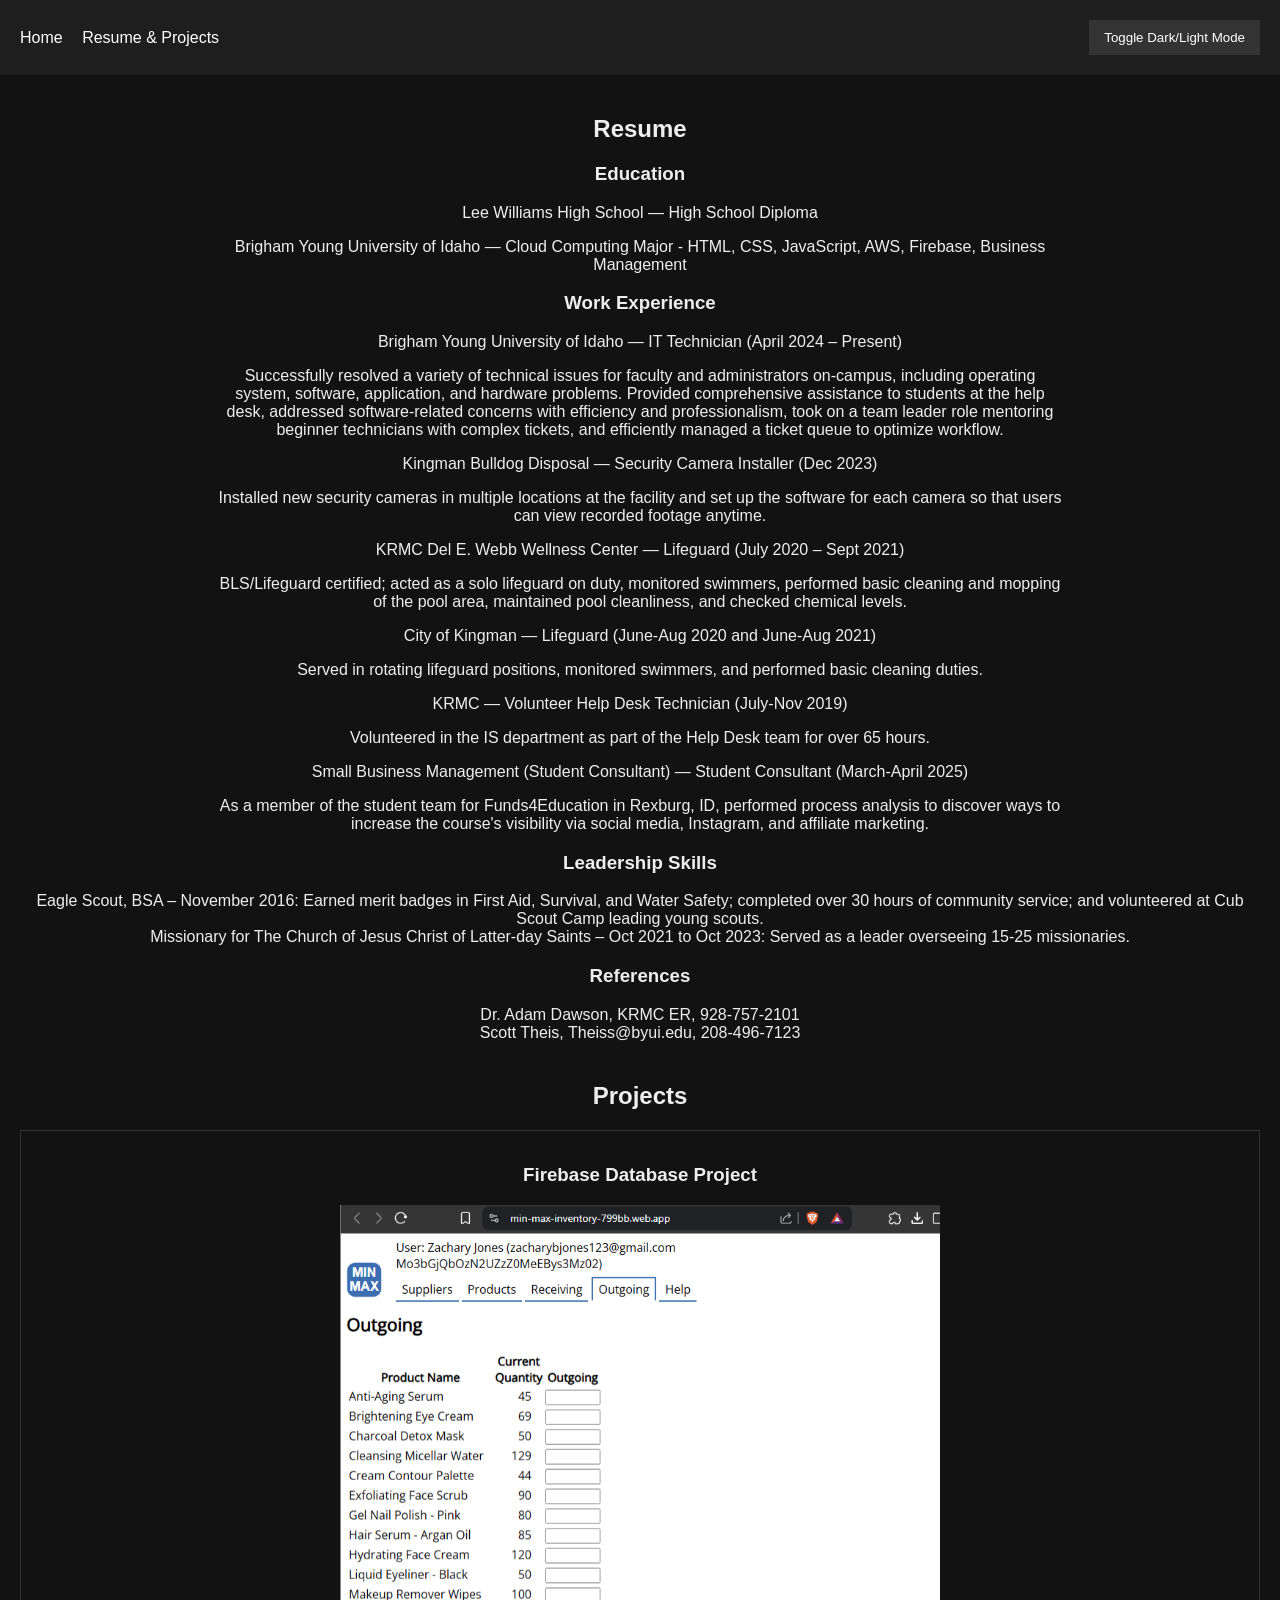
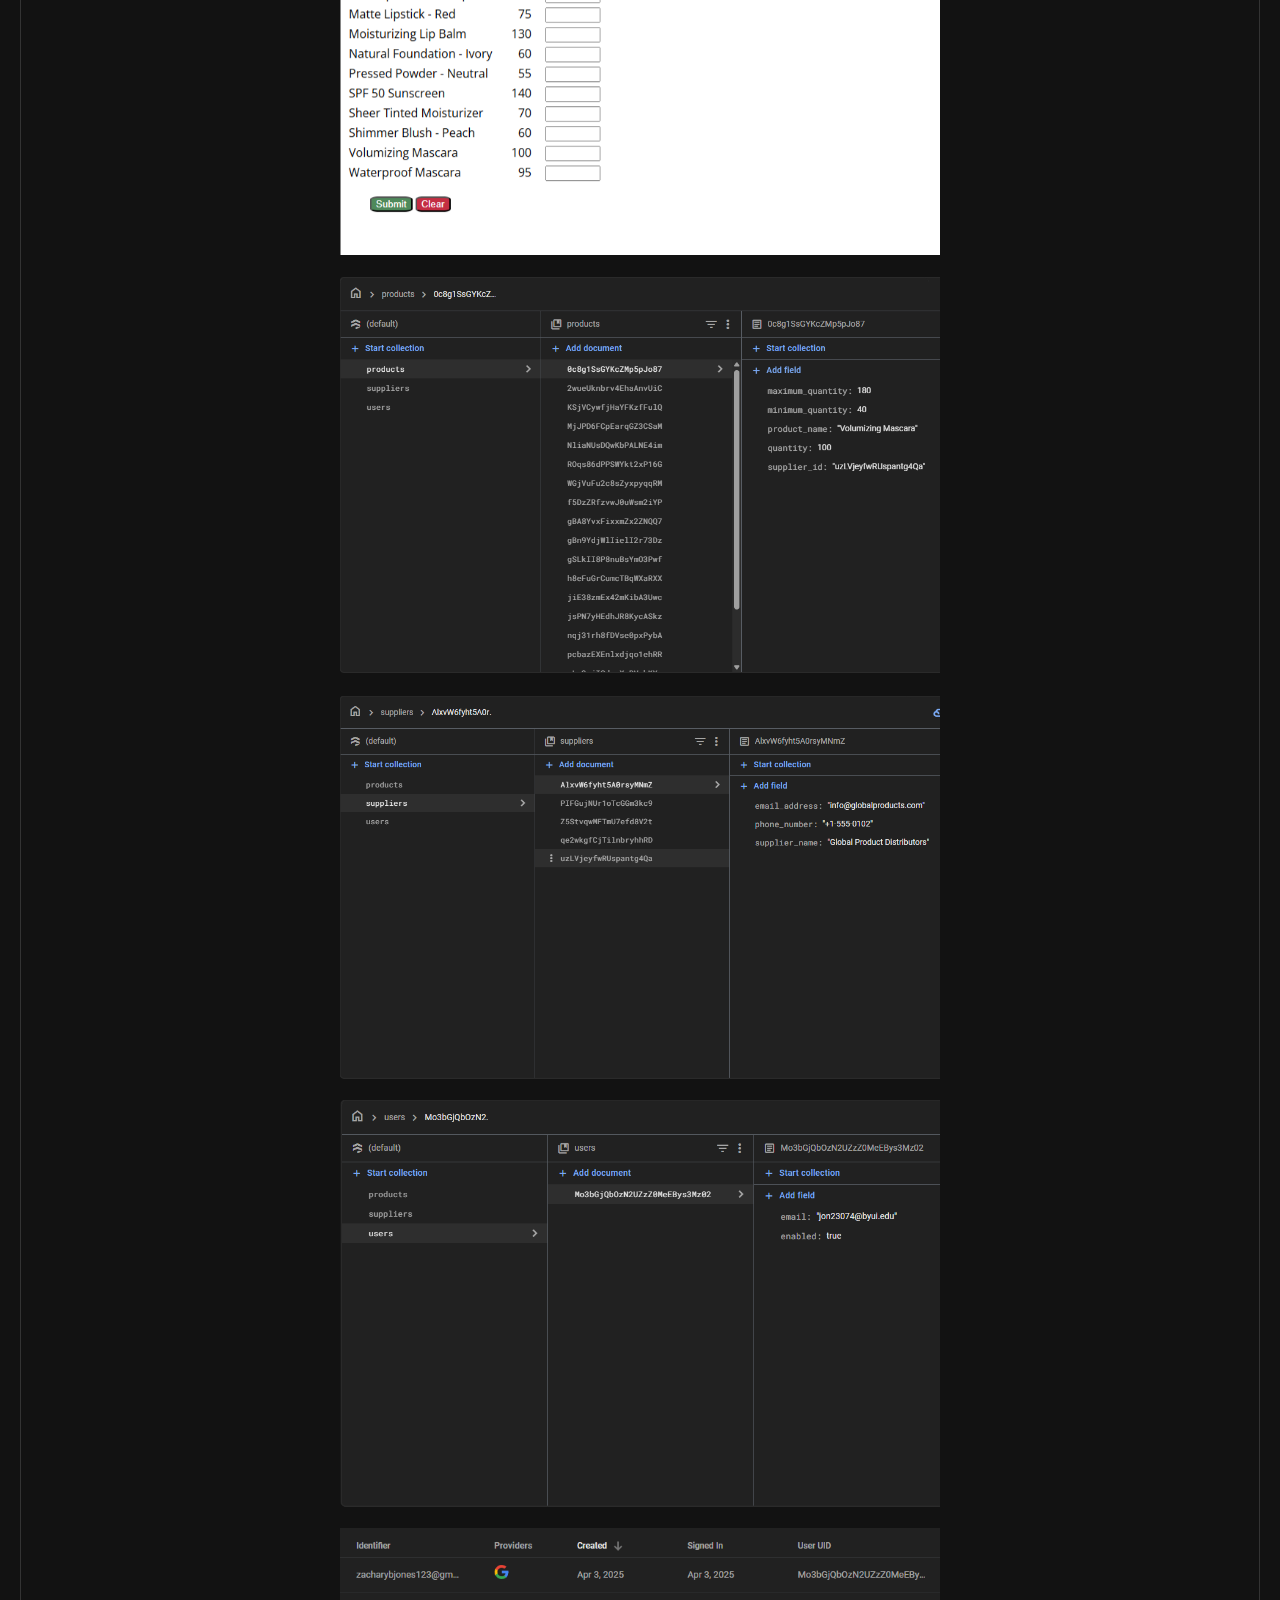
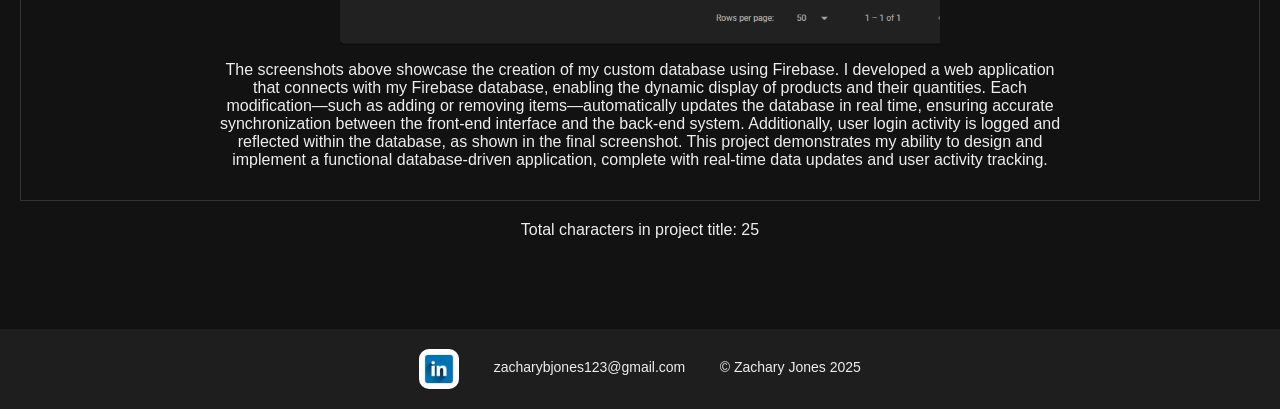
==== resume.html @ fa8e30fb "Created website to showcase my resume, projects and a little about me." ====
<!DOCTYPE html>
<html lang="en">
<head>
  <meta charset="UTF-8">
  <title>Resume &amp; Projects</title>
  <meta name="viewport" content="width=device-width, initial-scale=1">
  <meta name="description" content="A personal portfolio site showcasing my resume, projects, and accomplishments.">
  <meta name="author" content="Zachary Jones">
  
  <!-- Inline Critical CSS -->
  <style>
    /* Critical CSS for initial paint (above-the-fold) */
    body {
      font-family: Arial, sans-serif; 
      background-color: #121212;
      color: #eee;
      margin: 0;
      padding: 0;
      transition: background-color 0.3s ease, color 0.3s ease;
    }
    header {
      background: #1e1e1e;
      padding: 20px;
      display: flex;
      align-items: center;
      justify-content: space-between;
    }
    nav a {
      color: #fff;
      text-decoration: none;
      margin-right: 15px;
    }
    .container {
      padding: 20px;
    }
    h2, h3 { text-align: center; }
    /* (Add any other very-critical rules needed for your header, above-the-fold content, etc.) */
  </style>
  
  <!-- Load the full CSS asynchronously -->
  <link rel="preload" href="portfolio.css" as="style" onload="this.onload=null;this.rel='stylesheet'">
  <noscript>
    <link rel="stylesheet" href="portfolio.css">
  </noscript>
</head>
<body>
  <header>
    <nav>
      <a href="index.html">Home</a>
      <a href="resume.html">Resume &amp; Projects</a>
    </nav>
    <button class="toggle-button" id="darkModeToggle">Toggle Dark/Light Mode</button>
  </header>
  <main class="container">
    <!-- Your Resume Section -->
    <div class="section" id="resumeSection">
      <h2>Resume</h2>
      <div id="education">
        <h3>Education</h3>
        <!-- Dynamic education entries inserted here -->
      </div>
      <div id="work">
        <h3>Work Experience</h3>
        <!-- Dynamic work entries inserted here -->
      </div>
      <div id="leadership">
        <h3>Leadership Skills</h3>
        <!-- Dynamic leadership content inserted here -->
      </div>
      <div id="references">
        <h3>References</h3>
        <!-- Dynamic references list inserted here -->
      </div>
    </div>
    <!-- Projects Section placed at the end of the page -->
    <div class="section" id="projectsSection">
      <h2>Projects</h2>
      <!-- The Firebase project will be inserted here dynamically -->
    </div>
  </main>
  <footer>
    <div class="footer-item">
      <a href="https://www.linkedin.com/in/zachary-jones11/" target="_blank">
        <img src="linked-in.jpg" alt="LinkedIn Logo" />
      </a>
    </div>
    <div class="footer-item email">
      <div>zacharybjones123@gmail.com</div>
    </div>
    <div class="footer-item">
      &copy; Zachary Jones 2025
    </div>
  </footer>
  <!-- Defer JavaScript -->
  <script src="portfolio.js" defer></script>
</body>
</html>
---- portfolio.css ----
/* Base styles applied to both pages */
body {
  font-family: Arial, sans-serif;
  background-color: #121212;
  color: #eee;
  margin: 0;
  padding: 0;
  transition: background-color 0.3s ease, color 0.3s ease;
}

/* Header styling with flex layout: nav on left, toggle button on far right */
header {
  background: #1e1e1e;
  padding: 20px;
  display: flex;
  align-items: center;
  justify-content: space-between;
}

/* Navigation styling */
nav a {
  color: #fff;
  text-decoration: none;
  margin-right: 15px;
}
nav a:hover {
  color:aqua;
}

/* Container layout */
.container {
  padding: 20px;
}

/* Paragraph styling to prevent stretching to the screen's edges */
p {
  max-width: 850px;   /* Limits the paragraph width */
  margin-left: auto;  /* Centers horizontally */
  margin-right: auto; /* Centers horizontally */
  padding: 0 20px;    /* Adds some side spacing */
  text-align: center; /* Centers the text inside */
}

/* Center text for the home page only */
.home .container {
  text-align: center;
}

/* Profile picture styling */
.profile-pic {
  border-radius: 20%;
  width: 25%;
  height: 25%;
}

/* Dark/Light toggle button styling (now in header, so no top margin) */
.toggle-button {
  padding: 10px 15px;
  background-color: #333;
  color: #fff;
  border: none;
  cursor: pointer;
  margin: 0;
}

.section h2 {
  text-align: center;
}

/* Center all h3 headers inside the resume sections */
.section h3 {
  text-align: center;
}

/* Specifically center the leadership and references containers */
#leadership, #references {
  text-align: center;
}

/* Center the lists for leadership and references */
.center-list {
  list-style: none;
  padding: 0;
  margin: 0 auto;
  display: inline-block;
  text-align: center; /* List items remain left-aligned within the centered block */
}

/* Styling for the resume and projects page sections */
.section {
  margin-bottom: 40px;
}

.project {
  border: 1px solid #333;
  padding: 15px;
  margin-bottom: 20px;
}

.project img {
  max-width: 100%;
  height: auto;
}

/* Styles for the screenshots container */
.screenshots {
  display: flex;
  flex-wrap: wrap;
  gap: 20px;
  justify-content: center;
  margin-top: 10px;
}
.screenshots img {
  width: 100%;
  height: 100%;      /* Adjust percentage as needed */
  max-width: 600px; /* Ensures they don't grow too large on wide screens */
  height: auto;
}

/* Footer styling */
footer {
  background: #1e1e1e;
  padding: 20px;
  text-align: center;
  margin-top: 30px;
}

footer .footer-item {
  display: inline-block;
  margin: 0 15px;
  color: #eee;
  font-size: 14px;
}

footer .footer-item a {
  color: inherit;
  text-decoration: none;
}

footer img {
  vertical-align: middle;
  width: 40px;
  height: auto;
  border-radius: 25%;
}

/* Optional: style for email hyperlink */
.email a {
  text-decoration: underline;
}

/* Light mode override */
.light-mode {
  background-color: #f9f9f9;
  color: #333;
}

.light-mode header {
  background: #ddd;
}

.light-mode nav a {
  color: #333;
}
.light-mode nav a:hover {
  color:blue;
}


.light-mode .toggle-button {
  background-color: #ccc;
  color: #333;
}

.light-mode footer {
  background: #ddd;
}

.light-mode footer .footer-item {
  color: #333;
}

/* Mobile adjustments for devices with a max-width of 480px (e.g., iPhone) */
@media only screen and (max-width: 480px) {
  body {
    font-size: 16px;
    padding: 10px;
  }
  
  /* Header: Stack items vertically and center content on small screens */
  header {
    flex-direction: column;
    padding: 10px;
    align-items: center;
    justify-content: center;
  }
  
  nav a {
    margin-right: 10px;
    font-size: 14px;
  }
  
  .toggle-button {
    margin-top: 10px;
  }
  
  /* Reduce container padding */
  .container {
    padding: 10px;
    margin: 0 auto;
  }
  
  /* Adjust section headers for better readability */
  .section h2,
  .section h3 {
    font-size: 18px;
    text-align: center;
  }
  
  /* Adjust paragraphs */
  p {
    padding: 0 10px;
    font-size: 16px;
  }
  
  /* Enhance visibility of profile picture */
  .profile-pic {
    width: 50%;
    height: auto;
    display: block;
    margin: 0 auto;
  }
  
  /* Increase screenshot size for better visibility on small screens */
  .screenshots img {
    width: 100%;
    max-width: 350px;
    height: auto;
  }
  
  /* Footer: Reduce padding and adjust font-size */
  footer {
    padding: 10px;
    font-size: 14px;
  }
  
  footer .footer-item {
    margin: 0 10px;
  }
}
---- portfolio.css ----
/* Base styles applied to both pages */
body {
  font-family: Arial, sans-serif;
  background-color: #121212;
  color: #eee;
  margin: 0;
  padding: 0;
  transition: background-color 0.3s ease, color 0.3s ease;
}

/* Header styling with flex layout: nav on left, toggle button on far right */
header {
  background: #1e1e1e;
  padding: 20px;
  display: flex;
  align-items: center;
  justify-content: space-between;
}

/* Navigation styling */
nav a {
  color: #fff;
  text-decoration: none;
  margin-right: 15px;
}
nav a:hover {
  color:aqua;
}

/* Container layout */
.container {
  padding: 20px;
}

/* Paragraph styling to prevent stretching to the screen's edges */
p {
  max-width: 850px;   /* Limits the paragraph width */
  margin-left: auto;  /* Centers horizontally */
  margin-right: auto; /* Centers horizontally */
  padding: 0 20px;    /* Adds some side spacing */
  text-align: center; /* Centers the text inside */
}

/* Center text for the home page only */
.home .container {
  text-align: center;
}

/* Profile picture styling */
.profile-pic {
  border-radius: 20%;
  width: 25%;
  height: 25%;
}

/* Dark/Light toggle button styling (now in header, so no top margin) */
.toggle-button {
  padding: 10px 15px;
  background-color: #333;
  color: #fff;
  border: none;
  cursor: pointer;
  margin: 0;
}

.section h2 {
  text-align: center;
}

/* Center all h3 headers inside the resume sections */
.section h3 {
  text-align: center;
}

/* Specifically center the leadership and references containers */
#leadership, #references {
  text-align: center;
}

/* Center the lists for leadership and references */
.center-list {
  list-style: none;
  padding: 0;
  margin: 0 auto;
  display: inline-block;
  text-align: center; /* List items remain left-aligned within the centered block */
}

/* Styling for the resume and projects page sections */
.section {
  margin-bottom: 40px;
}

.project {
  border: 1px solid #333;
  padding: 15px;
  margin-bottom: 20px;
}

.project img {
  max-width: 100%;
  height: auto;
}

/* Styles for the screenshots container */
.screenshots {
  display: flex;
  flex-wrap: wrap;
  gap: 20px;
  justify-content: center;
  margin-top: 10px;
}
.screenshots img {
  width: 100%;
  height: 100%;      /* Adjust percentage as needed */
  max-width: 600px; /* Ensures they don't grow too large on wide screens */
  height: auto;
}

/* Footer styling */
footer {
  background: #1e1e1e;
  padding: 20px;
  text-align: center;
  margin-top: 30px;
}

footer .footer-item {
  display: inline-block;
  margin: 0 15px;
  color: #eee;
  font-size: 14px;
}

footer .footer-item a {
  color: inherit;
  text-decoration: none;
}

footer img {
  vertical-align: middle;
  width: 40px;
  height: auto;
  border-radius: 25%;
}

/* Optional: style for email hyperlink */
.email a {
  text-decoration: underline;
}

/* Light mode override */
.light-mode {
  background-color: #f9f9f9;
  color: #333;
}

.light-mode header {
  background: #ddd;
}

.light-mode nav a {
  color: #333;
}
.light-mode nav a:hover {
  color:blue;
}


.light-mode .toggle-button {
  background-color: #ccc;
  color: #333;
}

.light-mode footer {
  background: #ddd;
}

.light-mode footer .footer-item {
  color: #333;
}

/* Mobile adjustments for devices with a max-width of 480px (e.g., iPhone) */
@media only screen and (max-width: 480px) {
  body {
    font-size: 16px;
    padding: 10px;
  }
  
  /* Header: Stack items vertically and center content on small screens */
  header {
    flex-direction: column;
    padding: 10px;
    align-items: center;
    justify-content: center;
  }
  
  nav a {
    margin-right: 10px;
    font-size: 14px;
  }
  
  .toggle-button {
    margin-top: 10px;
  }
  
  /* Reduce container padding */
  .container {
    padding: 10px;
    margin: 0 auto;
  }
  
  /* Adjust section headers for better readability */
  .section h2,
  .section h3 {
    font-size: 18px;
    text-align: center;
  }
  
  /* Adjust paragraphs */
  p {
    padding: 0 10px;
    font-size: 16px;
  }
  
  /* Enhance visibility of profile picture */
  .profile-pic {
    width: 50%;
    height: auto;
    display: block;
    margin: 0 auto;
  }
  
  /* Increase screenshot size for better visibility on small screens */
  .screenshots img {
    width: 100%;
    max-width: 350px;
    height: auto;
  }
  
  /* Footer: Reduce padding and adjust font-size */
  footer {
    padding: 10px;
    font-size: 14px;
  }
  
  footer .footer-item {
    margin: 0 10px;
  }
}
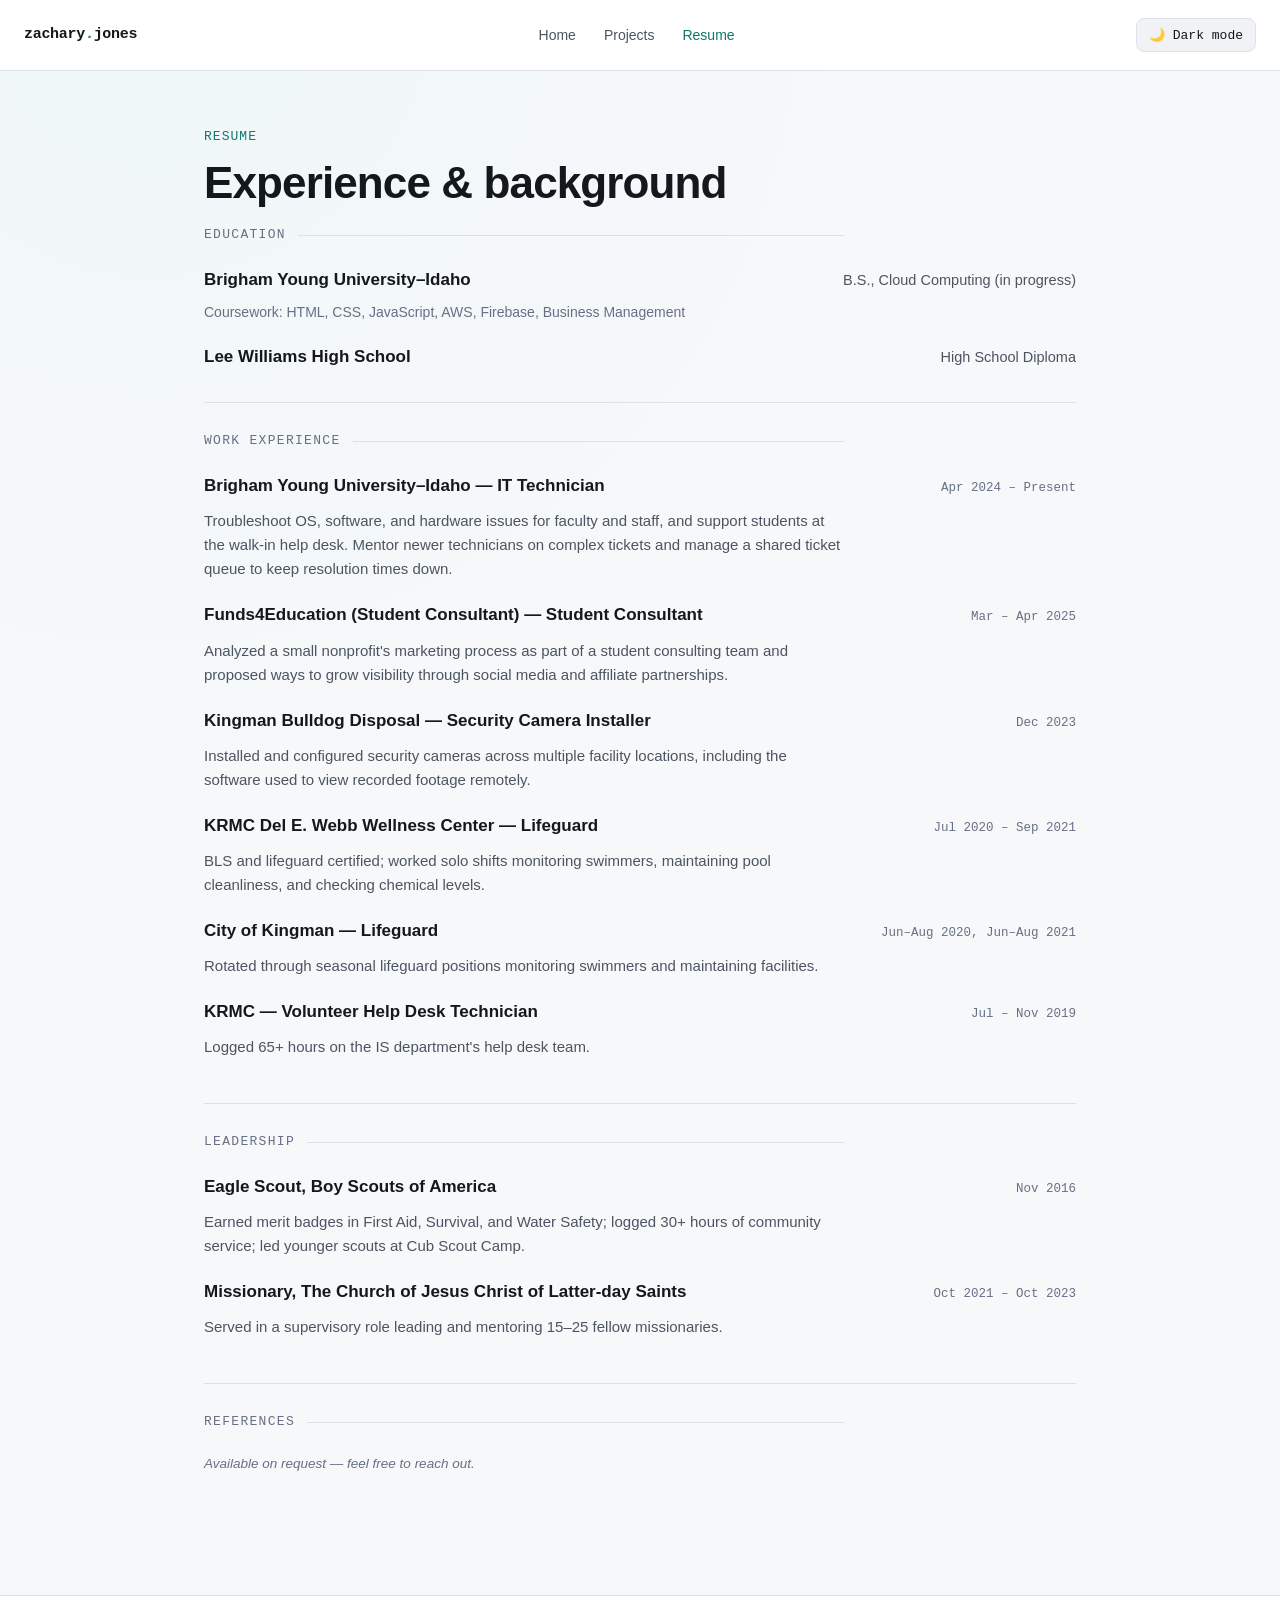
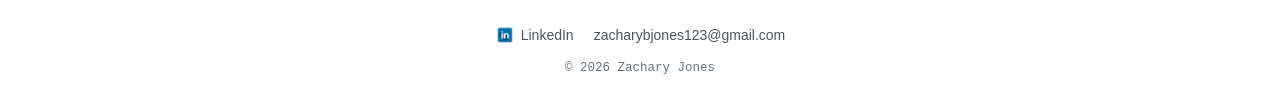
==== commit 63bf4d77: "Updates to personal website - Rebuild index.html, resume.html, portfolio.css, and portfolio.js with " ====
--- a/resume.html
+++ b/resume.html
@@ -2,96 +2,84 @@
 <html lang="en">
 <head>
   <meta charset="UTF-8">
-  <title>Resume &amp; Projects</title>
+  <title>Resume — Zachary Jones</title>
   <meta name="viewport" content="width=device-width, initial-scale=1">
-  <meta name="description" content="A personal portfolio site showcasing my resume, projects, and accomplishments.">
+  <meta name="description" content="Resume for Zachary Jones — education, work experience, and leadership.">
   <meta name="author" content="Zachary Jones">
-  
-  <!-- Inline Critical CSS -->
-  <style>
-    /* Critical CSS for initial paint (above-the-fold) */
-    body {
-      font-family: Arial, sans-serif; 
-      background-color: #121212;
-      color: #eee;
-      margin: 0;
-      padding: 0;
-      transition: background-color 0.3s ease, color 0.3s ease;
-    }
-    header {
-      background: #1e1e1e;
-      padding: 20px;
-      display: flex;
-      align-items: center;
-      justify-content: space-between;
-    }
-    nav a {
-      color: #fff;
-      text-decoration: none;
-      margin-right: 15px;
-    }
-    .container {
-      padding: 20px;
-    }
-    h2, h3 { text-align: center; }
-    /* (Add any other very-critical rules needed for your header, above-the-fold content, etc.) */
-  </style>
-  
-  <!-- Load the full CSS asynchronously -->
-  <link rel="preload" href="portfolio.css" as="style" onload="this.onload=null;this.rel='stylesheet'">
-  <noscript>
-    <link rel="stylesheet" href="portfolio.css">
-  </noscript>
+  <meta name="theme-color" content="#0b0e11">
+  <link rel="icon" href="favicon.ico">
+  <script>
+    (function () {
+      try {
+        var stored = localStorage.getItem("theme");
+        var light = stored ? stored === "light" : window.matchMedia("(prefers-color-scheme: light)").matches;
+        if (light) document.documentElement.classList.add("light-mode");
+      } catch (e) {}
+    })();
+  </script>
+  <link rel="stylesheet" href="portfolio.css">
 </head>
 <body>
-  <header>
-    <nav>
-      <a href="index.html">Home</a>
-      <a href="resume.html">Resume &amp; Projects</a>
-    </nav>
-    <button class="toggle-button" id="darkModeToggle">Toggle Dark/Light Mode</button>
-  </header>
-  <main class="container">
-    <!-- Your Resume Section -->
-    <div class="section" id="resumeSection">
-      <h2>Resume</h2>
-      <div id="education">
-        <h3>Education</h3>
-        <!-- Dynamic education entries inserted here -->
+  <a class="skip-link" href="#main">Skip to content</a>
+  <div class="wrapper">
+    <header class="site-header">
+      <a class="brand" href="index.html">zachary<span>.</span>jones</a>
+      <input type="checkbox" id="navToggle" class="nav-toggle">
+      <label for="navToggle" class="nav-toggle-label" aria-label="Toggle navigation menu">
+        <svg width="20" height="20" viewBox="0 0 20 20" fill="none" stroke-width="2" stroke-linecap="round">
+          <line x1="2" y1="5" x2="18" y2="5"></line>
+          <line x1="2" y1="10" x2="18" y2="10"></line>
+          <line x1="2" y1="15" x2="18" y2="15"></line>
+        </svg>
+      </label>
+      <nav class="site-nav" aria-label="Primary">
+        <a href="index.html">Home</a>
+        <a href="projects.html">Projects</a>
+        <a href="resume.html" aria-current="page">Resume</a>
+      </nav>
+      <div class="header-actions">
+        <button class="toggle-button" id="darkModeToggle" aria-pressed="false">☀️ Light mode</button>
       </div>
-      <div id="work">
-        <h3>Work Experience</h3>
-        <!-- Dynamic work entries inserted here -->
+    </header>
+
+    <main id="main">
+      <div class="container" id="resumeSection">
+        <p class="eyebrow">Resume</p>
+        <h1>Experience &amp; background</h1>
+
+        <section class="resume-block" aria-labelledby="education-heading">
+          <p class="section-title" id="education-heading">Education</p>
+          <div id="education"></div>
+        </section>
+
+        <section class="resume-block" aria-labelledby="work-heading">
+          <p class="section-title" id="work-heading">Work Experience</p>
+          <div id="work"></div>
+        </section>
+
+        <section class="resume-block" aria-labelledby="leadership-heading">
+          <p class="section-title" id="leadership-heading">Leadership</p>
+          <div id="leadership"></div>
+        </section>
+
+        <section aria-labelledby="references-heading">
+          <p class="section-title" id="references-heading">References</p>
+          <p class="note">Available on request — feel free to reach out.</p>
+        </section>
       </div>
-      <div id="leadership">
-        <h3>Leadership Skills</h3>
-        <!-- Dynamic leadership content inserted here -->
+    </main>
+
+    <footer>
+      <div class="footer-links">
+        <a href="https://www.linkedin.com/in/zachary-jones11/" target="_blank" rel="noopener noreferrer">
+          <img class="footer-icon" src="linked-in.jpg" alt="" />
+          LinkedIn
+        </a>
+        <a id="contactEmail" href="#">Loading…</a>
       </div>
-      <div id="references">
-        <h3>References</h3>
-        <!-- Dynamic references list inserted here -->
-      </div>
-    </div>
-    <!-- Projects Section placed at the end of the page -->
-    <div class="section" id="projectsSection">
-      <h2>Projects</h2>
-      <!-- The Firebase project will be inserted here dynamically -->
-    </div>
-  </main>
-  <footer>
-    <div class="footer-item">
-      <a href="https://www.linkedin.com/in/zachary-jones11/" target="_blank">
-        <img src="linked-in.jpg" alt="LinkedIn Logo" />
-      </a>
-    </div>
-    <div class="footer-item email">
-      <div>zacharybjones123@gmail.com</div>
-    </div>
-    <div class="footer-item">
-      &copy; Zachary Jones 2025
-    </div>
-  </footer>
-  <!-- Defer JavaScript -->
+      <div class="footer-copy">&copy; 2026 Zachary Jones</div>
+    </footer>
+  </div>
   <script src="portfolio.js" defer></script>
 </body>
 </html>
--- a/portfolio.css
+++ b/portfolio.css
@@ -1,250 +1,717 @@
-/* Base styles applied to both pages */
+/* ==========================================================================
+   Zachary Jones — Portfolio
+   Design tokens + base styles first, components after, mobile last.
+   ========================================================================== */
+
+:root {
+  --bg: #0b0e11;
+  --bg-elev: #12161b;
+  --bg-elev-2: #171c22;
+  --border: #232a32;
+  --text: #e7edf2;
+  --text-dim: #8f9aa6;
+  --text-faint: #838f9b;
+  --accent: #5eead4;
+  --accent-dim: #2f7a6d;
+  --accent-ink: #06201c;
+  --status-live: #86efac;
+  --status-live-bg: rgba(134, 239, 172, 0.1);
+  --status-progress: #fbbf24;
+  --status-progress-bg: rgba(251, 191, 36, 0.1);
+  --radius: 10px;
+  --radius-lg: 16px;
+  --font-sans: -apple-system, BlinkMacSystemFont, "Segoe UI", Roboto, Helvetica, Arial, sans-serif;
+  --font-mono: ui-monospace, SFMono-Regular, "SF Mono", Menlo, Consolas, monospace;
+  --shadow-card: 0 1px 0 rgba(255, 255, 255, 0.02) inset, 0 8px 24px rgba(0, 0, 0, 0.28);
+  --max-width: 920px;
+  color-scheme: dark;
+}
+
+/* Light mode overrides */
+.light-mode {
+  --bg: #f7f8fa;
+  --bg-elev: #ffffff;
+  --bg-elev-2: #f0f2f5;
+  --border: #dde2e7;
+  --text: #14181d;
+  --text-dim: #4b5561;
+  --text-faint: #667085;
+  --accent: #0f766e;
+  --accent-dim: #0f766e;
+  --accent-ink: #ffffff;
+  --status-live: #15803d;
+  --status-live-bg: rgba(21, 128, 61, 0.08);
+  --status-progress: #b45309;
+  --status-progress-bg: rgba(180, 83, 9, 0.1);
+  --shadow-card: 0 1px 0 rgba(255, 255, 255, 0.6) inset, 0 8px 20px rgba(20, 24, 29, 0.06);
+  color-scheme: light;
+}
+
+* {
+  box-sizing: border-box;
+}
+
+html {
+  scroll-behavior: smooth;
+}
+
 body {
-  font-family: Arial, sans-serif;
-  background-color: #121212;
-  color: #eee;
   margin: 0;
   padding: 0;
-  transition: background-color 0.3s ease, color 0.3s ease;
-}
-
-/* Header styling with flex layout: nav on left, toggle button on far right */
-header {
-  background: #1e1e1e;
-  padding: 20px;
+  font-family: var(--font-sans);
+  background:
+    radial-gradient(circle at 12% 0%, rgba(94, 234, 212, 0.05), transparent 40%),
+    var(--bg);
+  color: var(--text);
+  line-height: 1.6;
+  transition: background-color 0.2s ease, color 0.2s ease;
+  -webkit-font-smoothing: antialiased;
+}
+
+.wrapper {
+  min-height: 100vh;
+  display: flex;
+  flex-direction: column;
+}
+
+a {
+  color: var(--accent);
+}
+
+.visually-hidden {
+  position: absolute;
+  width: 1px;
+  height: 1px;
+  overflow: hidden;
+  clip: rect(0 0 0 0);
+  white-space: nowrap;
+}
+
+.skip-link {
+  position: absolute;
+  left: 12px;
+  top: -48px;
+  background: var(--accent);
+  color: var(--accent-ink);
+  padding: 10px 14px;
+  border-radius: var(--radius);
+  font-weight: 600;
+  text-decoration: none;
+  transition: top 0.15s ease;
+  z-index: 100;
+}
+.skip-link:focus {
+  top: 12px;
+}
+
+/* ---------- Header / nav ---------- */
+header.site-header {
+  background: var(--bg-elev);
+  border-bottom: 1px solid var(--border);
+  padding: 16px 24px;
   display: flex;
   align-items: center;
   justify-content: space-between;
-}
-
-/* Navigation styling */
-nav a {
+  position: sticky;
+  top: 0;
+  z-index: 10;
+  backdrop-filter: saturate(140%) blur(8px);
+}
+
+.brand {
+  font-family: var(--font-mono);
+  font-weight: 600;
+  font-size: 15px;
+  color: var(--text);
+  text-decoration: none;
+  letter-spacing: -0.02em;
+}
+.brand span {
+  color: var(--accent);
+}
+
+nav.site-nav {
+  display: flex;
+  align-items: center;
+  gap: 4px;
+}
+
+nav.site-nav a {
+  color: var(--text-dim);
+  text-decoration: none;
+  font-size: 14px;
+  font-weight: 500;
+  padding: 8px 12px;
+  border-radius: 8px;
+  transition: color 0.15s ease, background-color 0.15s ease;
+}
+nav.site-nav a:hover {
+  color: var(--text);
+  background: var(--bg-elev-2);
+}
+nav.site-nav a[aria-current="page"] {
+  color: var(--accent);
+}
+
+.header-actions {
+  display: flex;
+  align-items: center;
+  gap: 8px;
+}
+
+.toggle-button {
+  padding: 8px 12px;
+  background: var(--bg-elev-2);
+  color: var(--text);
+  border: 1px solid var(--border);
+  border-radius: 8px;
+  cursor: pointer;
+  font-size: 13px;
+  font-family: var(--font-mono);
+  display: inline-flex;
+  align-items: center;
+  gap: 6px;
+  transition: border-color 0.15s ease;
+}
+.toggle-button:hover {
+  border-color: var(--accent-dim);
+}
+
+/* Mobile nav toggle (hidden checkbox trick) */
+.nav-toggle {
+  display: none;
+}
+.nav-toggle-label {
+  display: none;
+  cursor: pointer;
+  padding: 8px;
+  border-radius: 8px;
+  border: 1px solid var(--border);
+  background: var(--bg-elev-2);
+}
+.nav-toggle-label svg {
+  display: block;
+  stroke: var(--text);
+}
+
+/* ---------- Main content ---------- */
+main {
+  flex: 1;
+}
+
+.container {
+  max-width: var(--max-width);
+  margin: 0 auto;
+  padding: 56px 24px 24px;
+}
+
+.eyebrow {
+  font-family: var(--font-mono);
+  font-size: 13px;
+  color: var(--accent);
+  text-transform: uppercase;
+  letter-spacing: 0.08em;
+  margin: 0 0 10px;
+}
+
+h1 {
+  font-size: clamp(32px, 5vw, 44px);
+  line-height: 1.15;
+  margin: 0 0 16px;
+  letter-spacing: -0.02em;
+}
+
+h2 {
+  font-size: 22px;
+  margin: 0 0 4px;
+  letter-spacing: -0.01em;
+}
+
+h3 {
+  font-size: 17px;
+  margin: 0 0 4px;
+}
+
+.section-title {
+  font-size: 13px;
+  font-family: var(--font-mono);
+  color: var(--text-faint);
+  text-transform: uppercase;
+  letter-spacing: 0.1em;
+  margin: 0 0 20px;
+  display: flex;
+  align-items: center;
+  gap: 12px;
+}
+.section-title::after {
+  content: "";
+  flex: 1;
+  height: 1px;
+  background: var(--border);
+}
+
+p {
+  max-width: 640px;
+  margin: 0 0 16px;
+  color: var(--text-dim);
+}
+
+.lede {
+  font-size: 17px;
+  color: var(--text);
+  max-width: 640px;
+}
+
+section {
+  margin-bottom: 56px;
+}
+
+/* ---------- Home hero ---------- */
+.hero {
+  display: grid;
+  grid-template-columns: auto 1fr;
+  gap: 32px;
+  align-items: center;
+  margin-bottom: 48px;
+}
+
+.profile-pic {
+  width: 160px;
+  height: 160px;
+  border-radius: 22px;
+  object-fit: cover;
+  border: 1px solid var(--border);
+  box-shadow: var(--shadow-card);
+}
+
+.hero-text p {
+  max-width: 560px;
+}
+
+.cta-row {
+  display: flex;
+  gap: 12px;
+  margin-top: 20px;
+  flex-wrap: wrap;
+}
+
+.btn {
+  display: inline-flex;
+  align-items: center;
+  gap: 6px;
+  padding: 10px 18px;
+  border-radius: 8px;
+  text-decoration: none;
+  font-size: 14px;
+  font-weight: 600;
+  border: 1px solid transparent;
+  transition: transform 0.12s ease, border-color 0.12s ease, background-color 0.12s ease;
+}
+.btn:hover {
+  transform: translateY(-1px);
+}
+.btn-primary {
+  background: var(--accent);
+  color: var(--accent-ink);
+}
+.btn-primary:hover {
+  background: var(--accent);
+  filter: brightness(1.06);
+}
+.btn-secondary {
+  background: transparent;
+  color: var(--text);
+  border-color: var(--border);
+}
+.btn-secondary:hover {
+  border-color: var(--accent-dim);
+  color: var(--accent);
+}
+
+/* ---------- About text ---------- */
+.about p {
+  max-width: 680px;
+}
+
+/* ---------- Skills ---------- */
+.skills-grid {
+  display: grid;
+  grid-template-columns: repeat(auto-fit, minmax(220px, 1fr));
+  gap: 16px;
+}
+
+.skill-card {
+  background: var(--bg-elev);
+  border: 1px solid var(--border);
+  border-radius: var(--radius-lg);
+  padding: 18px 20px;
+}
+
+.skill-card h3 {
+  font-family: var(--font-mono);
+  font-size: 13px;
+  color: var(--text-faint);
+  text-transform: uppercase;
+  letter-spacing: 0.06em;
+  margin-bottom: 12px;
+}
+
+.chip-row {
+  display: flex;
+  flex-wrap: wrap;
+  gap: 8px;
+}
+
+.chip {
+  font-family: var(--font-mono);
+  font-size: 12.5px;
+  padding: 5px 10px;
+  background: var(--bg-elev-2);
+  border: 1px solid var(--border);
+  border-radius: 6px;
+  color: var(--text);
+}
+
+/* ---------- Projects ---------- */
+.projects-grid {
+  display: grid;
+  gap: 20px;
+}
+
+.project-card {
+  background: var(--bg-elev);
+  border: 1px solid var(--border);
+  border-radius: var(--radius-lg);
+  padding: 24px;
+  box-shadow: var(--shadow-card);
+}
+
+.project-head {
+  display: flex;
+  align-items: flex-start;
+  justify-content: space-between;
+  gap: 16px;
+  flex-wrap: wrap;
+  margin-bottom: 6px;
+}
+
+.project-title-row {
+  display: flex;
+  align-items: center;
+  gap: 12px;
+}
+
+.project-icon {
+  width: 44px;
+  height: 44px;
+  border-radius: 10px;
+  object-fit: cover;
+  border: 1px solid var(--border);
+  flex-shrink: 0;
+}
+
+.project-title-row h3 {
+  font-size: 19px;
+  margin: 0;
+}
+
+.status-badge {
+  font-family: var(--font-mono);
+  font-size: 11.5px;
+  padding: 4px 9px;
+  border-radius: 999px;
+  text-transform: uppercase;
+  letter-spacing: 0.05em;
+  white-space: nowrap;
+  font-weight: 600;
+}
+.status-live {
+  color: var(--status-live);
+  background: var(--status-live-bg);
+}
+.status-progress {
+  color: var(--status-progress);
+  background: var(--status-progress-bg);
+}
+
+.project-card p {
+  max-width: 100%;
+  margin-top: 10px;
+}
+
+.project-links {
+  display: flex;
+  gap: 14px;
+  margin-top: 14px;
+  flex-wrap: wrap;
+}
+
+.project-links a {
+  font-size: 13.5px;
+  font-weight: 600;
+  text-decoration: none;
+  display: inline-flex;
+  align-items: center;
+  gap: 5px;
+}
+.project-links a:hover {
+  text-decoration: underline;
+}
+
+.tag-row {
+  display: flex;
+  flex-wrap: wrap;
+  gap: 6px;
+  margin-top: 14px;
+}
+.tag-row .chip {
+  font-size: 11.5px;
+  padding: 3px 8px;
+}
+
+.screenshots {
+  display: flex;
+  flex-wrap: wrap;
+  gap: 14px;
+  margin-top: 18px;
+}
+.screenshots img {
+  width: 130px;
+  height: auto;
+  border-radius: 10px;
+  border: 1px solid var(--border);
+  cursor: zoom-in;
+  transition: border-color 0.15s ease;
+}
+.screenshots img:hover {
+  border-color: var(--accent-dim);
+}
+
+/* Lightbox */
+.lightbox {
+  position: fixed;
+  inset: 0;
+  background: rgba(4, 6, 8, 0.86);
+  display: none;
+  align-items: center;
+  justify-content: center;
+  z-index: 200;
+  padding: 32px;
+}
+.lightbox.open {
+  display: flex;
+}
+.lightbox img {
+  max-width: min(90vw, 480px);
+  max-height: 86vh;
+  border-radius: 14px;
+  box-shadow: 0 20px 60px rgba(0, 0, 0, 0.5);
+}
+.lightbox-close {
+  position: absolute;
+  top: 20px;
+  right: 24px;
+  background: none;
+  border: none;
   color: #fff;
-  text-decoration: none;
-  margin-right: 15px;
-}
-nav a:hover {
-  color:aqua;
-}
-
-/* Container layout */
-.container {
-  padding: 20px;
-}
-
-/* Paragraph styling to prevent stretching to the screen's edges */
-p {
-  max-width: 850px;   /* Limits the paragraph width */
-  margin-left: auto;  /* Centers horizontally */
-  margin-right: auto; /* Centers horizontally */
-  padding: 0 20px;    /* Adds some side spacing */
-  text-align: center; /* Centers the text inside */
-}
-
-/* Center text for the home page only */
-.home .container {
-  text-align: center;
-}
-
-/* Profile picture styling */
-.profile-pic {
-  border-radius: 20%;
-  width: 25%;
-  height: 25%;
-}
-
-/* Dark/Light toggle button styling (now in header, so no top margin) */
-.toggle-button {
-  padding: 10px 15px;
-  background-color: #333;
-  color: #fff;
-  border: none;
+  font-size: 28px;
   cursor: pointer;
-  margin: 0;
-}
-
-.section h2 {
-  text-align: center;
-}
-
-/* Center all h3 headers inside the resume sections */
-.section h3 {
-  text-align: center;
-}
-
-/* Specifically center the leadership and references containers */
-#leadership, #references {
-  text-align: center;
-}
-
-/* Center the lists for leadership and references */
-.center-list {
+  line-height: 1;
+  padding: 8px;
+}
+
+/* ---------- Resume ---------- */
+.resume-block {
+  margin-bottom: 28px;
+  padding-bottom: 28px;
+  border-bottom: 1px solid var(--border);
+}
+.resume-block:last-child {
+  border-bottom: none;
+}
+
+.resume-entry {
+  margin-bottom: 20px;
+}
+.resume-entry:last-child {
+  margin-bottom: 0;
+}
+
+.resume-entry-head {
+  display: flex;
+  justify-content: space-between;
+  align-items: baseline;
+  gap: 12px;
+  flex-wrap: wrap;
+}
+
+.resume-entry-head h3 {
+  color: var(--text);
+}
+
+.resume-role {
+  color: var(--text-dim);
+  font-size: 14.5px;
+}
+
+.resume-duration {
+  font-family: var(--font-mono);
+  font-size: 12.5px;
+  color: var(--text-faint);
+  white-space: nowrap;
+}
+
+.resume-desc {
+  margin-top: 6px;
+  font-size: 15px;
+}
+
+.resume-details {
+  font-size: 14px;
+  color: var(--text-faint);
+  margin-top: 4px;
+}
+
+ul.plain-list {
   list-style: none;
   padding: 0;
-  margin: 0 auto;
-  display: inline-block;
-  text-align: center; /* List items remain left-aligned within the centered block */
-}
-
-/* Styling for the resume and projects page sections */
-.section {
-  margin-bottom: 40px;
-}
-
-.project {
-  border: 1px solid #333;
-  padding: 15px;
-  margin-bottom: 20px;
-}
-
-.project img {
-  max-width: 100%;
-  height: auto;
-}
-
-/* Styles for the screenshots container */
-.screenshots {
-  display: flex;
+  margin: 0;
+}
+ul.plain-list li {
+  color: var(--text-dim);
+  padding: 8px 0;
+  border-bottom: 1px solid var(--border);
+  font-size: 14.5px;
+}
+ul.plain-list li:last-child {
+  border-bottom: none;
+}
+ul.plain-list li::before {
+  content: "› ";
+  color: var(--accent);
+  font-family: var(--font-mono);
+}
+
+.note {
+  font-size: 13.5px;
+  color: var(--text-faint);
+  font-style: italic;
+}
+
+/* ---------- Footer ---------- */
+footer {
+  background: var(--bg-elev);
+  border-top: 1px solid var(--border);
+  padding: 28px 24px;
+  text-align: center;
+  margin-top: 40px;
+}
+
+.footer-links {
+  display: flex;
+  justify-content: center;
+  align-items: center;
+  gap: 20px;
   flex-wrap: wrap;
-  gap: 20px;
-  justify-content: center;
-  margin-top: 10px;
-}
-.screenshots img {
-  width: 100%;
-  height: 100%;      /* Adjust percentage as needed */
-  max-width: 600px; /* Ensures they don't grow too large on wide screens */
-  height: auto;
-}
-
-/* Footer styling */
-footer {
-  background: #1e1e1e;
-  padding: 20px;
-  text-align: center;
-  margin-top: 30px;
-}
-
-footer .footer-item {
-  display: inline-block;
-  margin: 0 15px;
-  color: #eee;
+  margin-bottom: 12px;
+}
+
+.footer-links a {
+  color: var(--text-dim);
+  text-decoration: none;
   font-size: 14px;
-}
-
-footer .footer-item a {
-  color: inherit;
-  text-decoration: none;
-}
-
-footer img {
+  display: inline-flex;
+  align-items: center;
+  gap: 6px;
+}
+.footer-links a:hover {
+  color: var(--accent);
+}
+
+footer img.footer-icon {
+  width: 20px;
+  height: 20px;
+  border-radius: 4px;
   vertical-align: middle;
-  width: 40px;
-  height: auto;
-  border-radius: 25%;
-}
-
-/* Optional: style for email hyperlink */
-.email a {
-  text-decoration: underline;
-}
-
-/* Light mode override */
-.light-mode {
-  background-color: #f9f9f9;
-  color: #333;
-}
-
-.light-mode header {
-  background: #ddd;
-}
-
-.light-mode nav a {
-  color: #333;
-}
-.light-mode nav a:hover {
-  color:blue;
-}
-
-
-.light-mode .toggle-button {
-  background-color: #ccc;
-  color: #333;
-}
-
-.light-mode footer {
-  background: #ddd;
-}
-
-.light-mode footer .footer-item {
-  color: #333;
-}
-
-/* Mobile adjustments for devices with a max-width of 480px (e.g., iPhone) */
-@media only screen and (max-width: 480px) {
-  body {
-    font-size: 16px;
-    padding: 10px;
-  }
-  
-  /* Header: Stack items vertically and center content on small screens */
-  header {
+}
+
+.footer-copy {
+  font-size: 12.5px;
+  color: var(--text-faint);
+  font-family: var(--font-mono);
+}
+
+/* ---------- Focus states (a11y) ---------- */
+a:focus-visible,
+button:focus-visible,
+.nav-toggle-label:focus-visible {
+  outline: 2px solid var(--accent);
+  outline-offset: 2px;
+  border-radius: 4px;
+}
+
+/* ---------- Mobile ---------- */
+@media only screen and (max-width: 640px) {
+  header.site-header {
+    padding: 14px 16px;
+  }
+
+  .nav-toggle-label {
+    display: inline-flex;
+  }
+
+  nav.site-nav {
+    position: absolute;
+    top: 100%;
+    left: 0;
+    right: 0;
+    background: var(--bg-elev);
+    border-bottom: 1px solid var(--border);
     flex-direction: column;
-    padding: 10px;
-    align-items: center;
+    align-items: stretch;
+    padding: 8px 16px 16px;
+    gap: 2px;
+    display: none;
+  }
+  nav.site-nav a {
+    padding: 12px;
+  }
+  .nav-toggle:checked ~ nav.site-nav {
+    display: flex;
+  }
+
+  .container {
+    padding: 40px 18px 18px;
+  }
+
+  .hero {
+    grid-template-columns: 1fr;
+    text-align: center;
+    justify-items: center;
+  }
+  .hero-text p {
+    margin-left: auto;
+    margin-right: auto;
+  }
+  .cta-row {
     justify-content: center;
   }
-  
-  nav a {
-    margin-right: 10px;
-    font-size: 14px;
-  }
-  
-  .toggle-button {
-    margin-top: 10px;
-  }
-  
-  /* Reduce container padding */
-  .container {
-    padding: 10px;
-    margin: 0 auto;
-  }
-  
-  /* Adjust section headers for better readability */
-  .section h2,
-  .section h3 {
-    font-size: 18px;
-    text-align: center;
-  }
-  
-  /* Adjust paragraphs */
-  p {
-    padding: 0 10px;
-    font-size: 16px;
-  }
-  
-  /* Enhance visibility of profile picture */
+
   .profile-pic {
-    width: 50%;
-    height: auto;
-    display: block;
-    margin: 0 auto;
-  }
-  
-  /* Increase screenshot size for better visibility on small screens */
+    width: 128px;
+    height: 128px;
+  }
+
+  .project-head {
+    flex-direction: column;
+  }
+
+  .resume-entry-head {
+    flex-direction: column;
+    gap: 2px;
+  }
+
   .screenshots img {
-    width: 100%;
-    max-width: 350px;
-    height: auto;
-  }
-  
-  /* Footer: Reduce padding and adjust font-size */
-  footer {
-    padding: 10px;
-    font-size: 14px;
-  }
-  
-  footer .footer-item {
-    margin: 0 10px;
-  }
-}
+    width: 104px;
+  }
+}
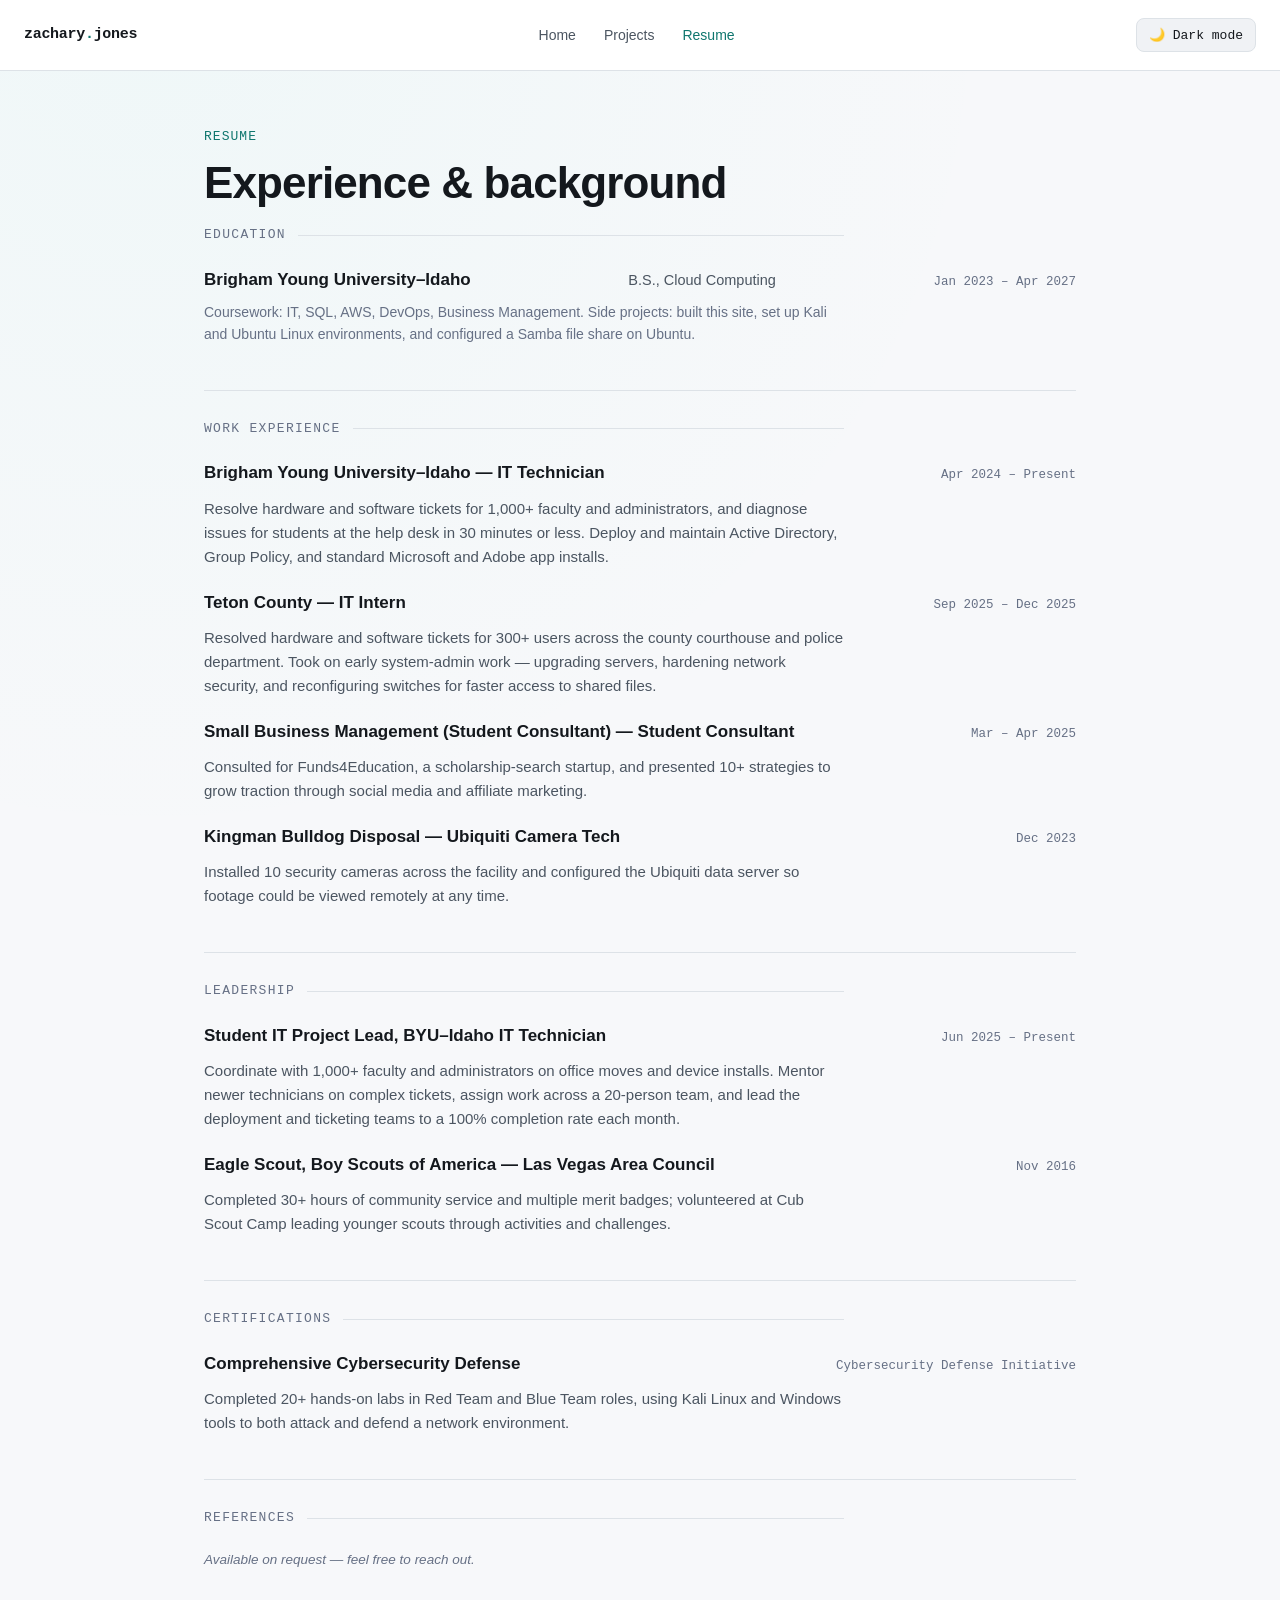
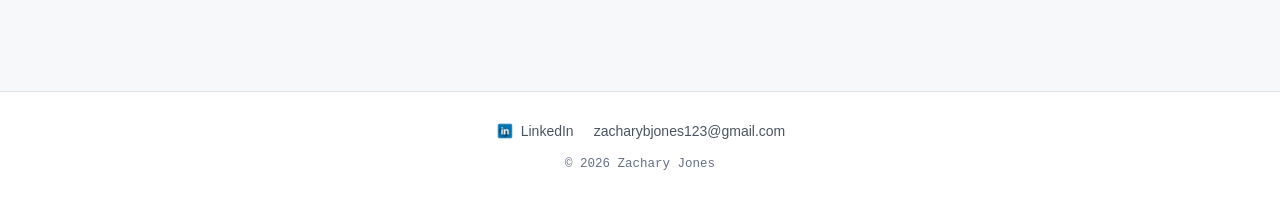
==== commit c597299a: "Update to resume page Added my most valid and relevant job experience and excluded old volunteer wor" ====
--- a/resume.html
+++ b/resume.html
@@ -62,6 +62,11 @@
           <div id="leadership"></div>
         </section>
 
+        <section class="resume-block" aria-labelledby="certifications-heading">
+          <p class="section-title" id="certifications-heading">Certifications</p>
+          <div id="certifications"></div>
+        </section>
+
         <section aria-labelledby="references-heading">
           <p class="section-title" id="references-heading">References</p>
           <p class="note">Available on request — feel free to reach out.</p>
